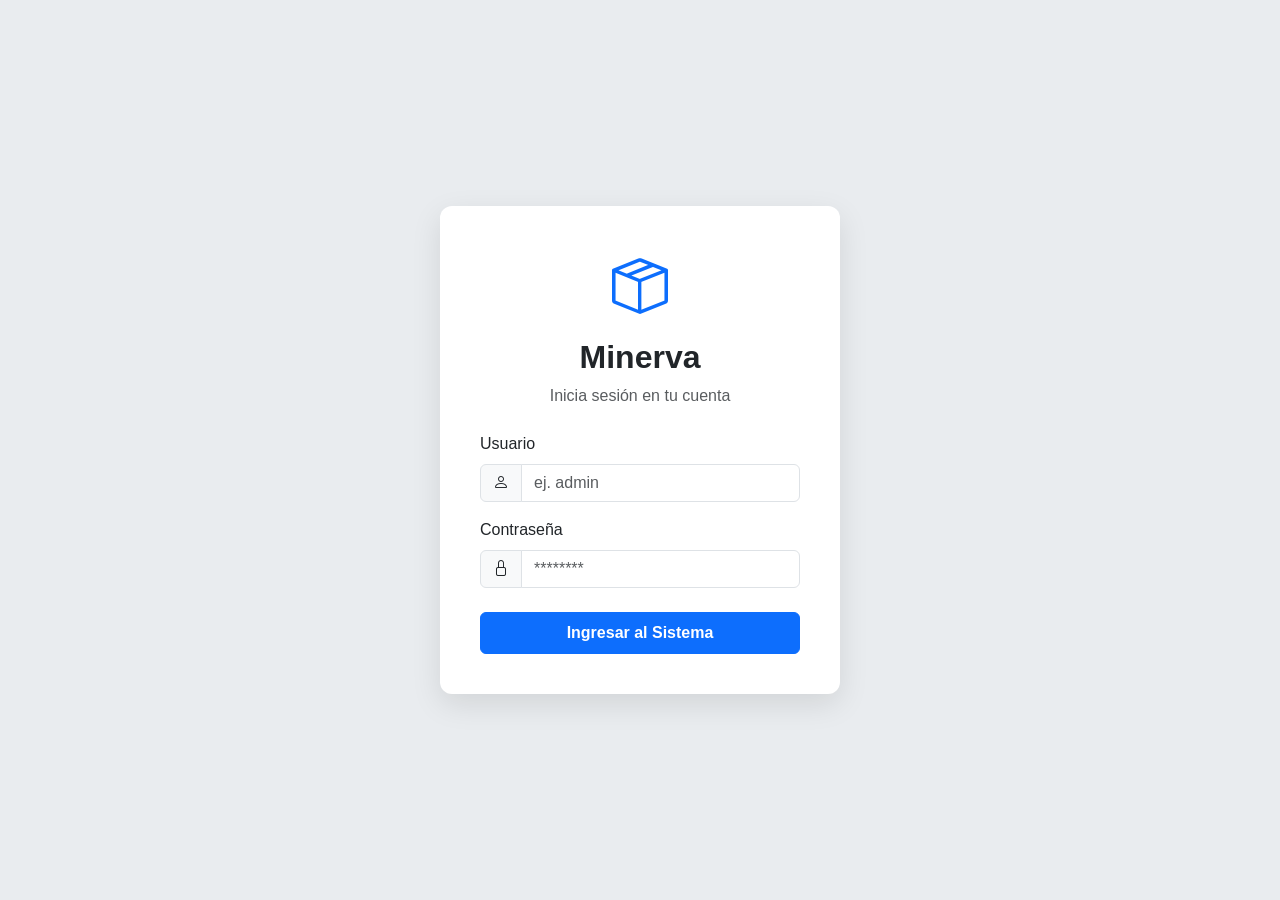
==== configuracion.html @ b9e2ce6c "Subiendo el dashboard 2." ====
<!DOCTYPE html>
<html lang="es">
<head>
    <meta charset="UTF-8">
    <meta name="viewport" content="width=device-width, initial-scale=1.0">
    <title>Dashboard - Sistema Minerva</title>

    <link href="https://cdn.jsdelivr.net/npm/bootstrap@5.3.2/dist/css/bootstrap.min.css" rel="stylesheet">
    <link href="https://cdn.jsdelivr.net/npm/bootstrap-icons@1.11.1/font/bootstrap-icons.css" rel="stylesheet">
    
    <link rel="stylesheet" href="CSS/styles.css">
</head>
<body class="d-flex">

    <div id="menu-container"></div>

    <div class="flex-grow-1 d-flex flex-column" style="min-width: 0;">
        
        <header class="navbar navbar-expand-lg navbar-light bg-white border-bottom p-3 shadow-sm">
            <div class="container-fluid">
                <button class="btn btn-outline-secondary me-3" id="toggleSidebar">
                    <i class="bi bi-list"></i>
                </button>
                <span class="navbar-brand mb-0 h1">Dashboard Overview</span>
            </div>
        </header>

        <main class="p-4 overflow-auto">
            <h2 class="mb-4">⚙️ Configuración del Sistema</h2>

            <div class="card shadow-sm mb-4">
                <div class="card-header bg-white border-bottom">
                    <h5 class="mb-0 mt-1"><i class="bi bi-building"></i> Datos de la Empresa</h5>
                </div>
                <div class="card-body">
                    <form>
                        <div class="row mb-3">
                            <div class="col-md-6">
                                <label class="form-label">Nombre del Negocio (Aparecerá en los Tickets)</label>
                                <input type="text" class="form-control" value="Minerva - Gestión Estratégica">
                            </div>
                            <div class="col-md-6">
                                <label class="form-label">RUC / ID Fiscal</label>
                                <input type="text" class="form-control" value="12345678901">
                            </div>
                        </div>
                        <div class="row mb-3">
                            <div class="col-md-8">
                                <label class="form-label">Dirección Fiscal</label>
                                <input type="text" class="form-control" value="Av. Principal 123, Ciudad">
                            </div>
                            <div class="col-md-4">
                                <label class="form-label">Moneda Principal</label>
                                <select class="form-select">
                                    <option value="USD">USD ($)</option>
                                    <option value="EUR">EUR (€)</option>
                                    <option value="PEN" selected>PEN (S/)</option>
                                </select>
                            </div>
                        </div>
                        <button type="button" class="btn btn-primary" onclick="showAlert('Ajustes guardados temporalmente', 'success')">Guardar Cambios</button>
                    </form>
                </div>
            </div>

            <div class="card shadow-sm">
                <div class="card-header bg-white border-bottom">
                    <h5 class="mb-0 mt-1"><i class="bi bi-sliders"></i> Preferencias del Inventario</h5>
                </div>
                <div class="card-body">
                    <div class="form-check form-switch mb-3 mt-2">
                        <input class="form-check-input" type="checkbox" id="alertStock" checked>
                        <label class="form-check-label" for="alertStock">Activar alertas de Stock Bajo automáticamente</label>
                    </div>
                    <div class="form-check form-switch mb-3">
                        <input class="form-check-input" type="checkbox" id="allowNegativeStock">
                        <label class="form-check-label" for="allowNegativeStock">Permitir ventas con stock negativo</label>
                    </div>
                    <div class="form-check form-switch mb-4">
                        <input class="form-check-input" type="checkbox" id="darkMode">
                        <label class="form-check-label" for="darkMode">Habilitar Modo Oscuro (En desarrollo)</label>
                    </div>
                </div>
            </div>
        </main>
    </div>

    <script src="https://cdn.jsdelivr.net/npm/bootstrap@5.3.2/dist/js/bootstrap.bundle.min.js"></script>
    <script src="js/api.js"></script>
    <script src="js/app.js"></script>
</body>
</html>
---- CSS/styles.css ----
/* Configuraciones generales para el Dashboard */
body {
    min-height: 100vh;
    background-color: #f4f6f9; /* Color de fondo ligero y profesional */
    font-family: 'Segoe UI', Roboto, Helvetica, Arial, sans-serif;
}

/* --- SIDEBAR (Menú Lateral) --- */
#sidebar {
    min-width: 250px;
    max-width: 250px;
    min-height: 100vh;
    transition: margin 0.3s ease-in-out;
    background-color: #343a40; /* Gris oscuro elegante */
    z-index: 1000;
}

/* Efecto para ocultar el sidebar cuando se presiona el botón */
#sidebar.collapsed {
    margin-left: -250px;
}

/* Estilos para los enlaces del menú */
#sidebar .nav-link {
    color: #c2c7d0;
    padding: 10px 15px;
    margin-bottom: 5px;
    border-radius: 4px;
    transition: all 0.2s;
}

/* Efecto Hover y Activo en el menú */
#sidebar .nav-link:hover, 
#sidebar .nav-link.active {
    color: #ffffff;
    background-color: rgba(255, 255, 255, 0.1);
}

/* --- ÁREA PRINCIPAL --- */
/* Asegurarse de que el contenido no quede oculto detrás de componentes en pantallas pequeñas */
main {
    flex: 1;
    background-color: #f8f9fa;
}

/* Sombras suaves para las tarjetas (Cards) */
.card {
    border: none;
    border-radius: 8px;
    box-shadow: 0 0 10px rgba(0,0,0,0.05);
}

/* --- TABLAS --- */
.table {
    margin-bottom: 0;
}

.table th {
    font-weight: 600;
    color: #495057;
    border-bottom-width: 1px;
}

/* --- RESPONSIVIDAD (Móviles) --- */
@media (max-width: 768px) {
    /* En celulares, el sidebar inicia oculto por defecto */
    #sidebar {
        margin-left: -250px;
        position: fixed;
    }
    
    /* Cuando se activa en móviles, se desliza sobre el contenido */
    #sidebar.collapsed {
        margin-left: 0;
    }
}
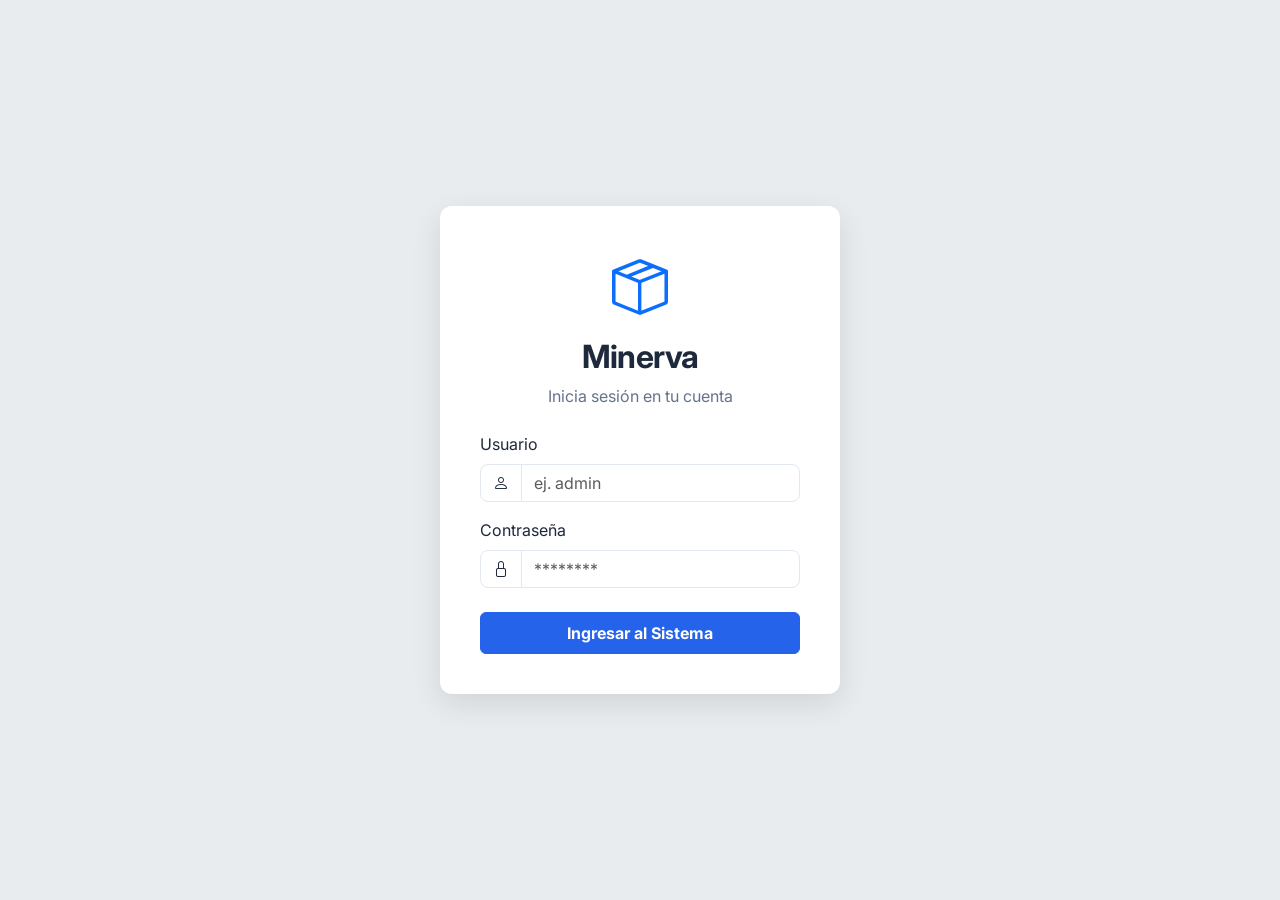
==== commit b176cac3: "Agregando un diseño mas estetico y mas funcionalidades." ====
--- a/configuracion.html
+++ b/configuracion.html
@@ -3,30 +3,32 @@
 <head>
     <meta charset="UTF-8">
     <meta name="viewport" content="width=device-width, initial-scale=1.0">
-    <title>Dashboard - Sistema Minerva</title>
-
+    <title>Configuración - Sistema Minerva</title>
+    
     <link href="https://cdn.jsdelivr.net/npm/bootstrap@5.3.2/dist/css/bootstrap.min.css" rel="stylesheet">
     <link href="https://cdn.jsdelivr.net/npm/bootstrap-icons@1.11.1/font/bootstrap-icons.css" rel="stylesheet">
-    
     <link rel="stylesheet" href="CSS/styles.css">
+
+    <script>
+        if (!localStorage.getItem('minerva_token')) {
+            window.location.replace('login.html');
+        }
+    </script>
 </head>
 <body class="d-flex">
 
     <div id="menu-container"></div>
 
     <div class="flex-grow-1 d-flex flex-column" style="min-width: 0;">
-        
         <header class="navbar navbar-expand-lg navbar-light bg-white border-bottom p-3 shadow-sm">
             <div class="container-fluid">
-                <button class="btn btn-outline-secondary me-3" id="toggleSidebar">
-                    <i class="bi bi-list"></i>
-                </button>
-                <span class="navbar-brand mb-0 h1">Dashboard Overview</span>
+                <button class="btn btn-outline-secondary me-3" id="toggleSidebar"><i class="bi bi-list"></i></button>
+                <span class="navbar-brand mb-0 h1">Ajustes del Sistema</span>
             </div>
         </header>
 
         <main class="p-4 overflow-auto">
-            <h2 class="mb-4">⚙️ Configuración del Sistema</h2>
+            <h2 class="mb-4">⚙️ Configuración del Inventario</h2>
 
             <div class="card shadow-sm mb-4">
                 <div class="card-header bg-white border-bottom">
--- a/CSS/styles.css
+++ b/CSS/styles.css
@@ -1,76 +1,216 @@
-/* Configuraciones generales para el Dashboard */
+/* CSS/styles.css */
+
+@import url('https://fonts.googleapis.com/css2?family=Inter:wght@300;400;500;600;700&display=swap');
+
+/* =========================================
+   1. VARIABLES DE COLOR (MODO CLARO)
+   ========================================= */
+:root {
+    /* Colores Principales (Azul Tecnológico) */
+    --primary-tech: #2563eb;
+    --primary-hover: #1d4ed8;
+    
+    /* Menú Lateral (Índigo Corporativo y Vibrante) */
+    --sidebar-bg: #1e1b4b;       
+    --sidebar-text: #a5b4fc;     
+    --sidebar-active-bg: rgba(99, 102, 241, 0.15);
+    --sidebar-active-text: #818cf8; 
+    
+    /* Fondos y Tarjetas */
+    --bg-body: #f1f5f9;          /* Gris azulado muy suave para dar contraste */
+    --card-bg: #ffffff;          /* Blanco puro para las tarjetas */
+    --border-color: #e2e8f0;     /* Bordes sutiles */
+    
+    /* Texto */
+    --text-main: #1e293b;
+    --text-muted: #64748b;
+    
+    /* Sombras */
+    --shadow-sm: 0 1px 3px rgba(0,0,0,0.1), 0 1px 2px rgba(0,0,0,0.06);
+    --shadow-md: 0 4px 6px -1px rgba(0,0,0,0.1), 0 2px 4px -1px rgba(0,0,0,0.06);
+}
+
+/* =========================================
+   2. VARIABLES DE COLOR (MODO OSCURO)
+   ========================================= */
+body.dark-mode {
+    /* Colores Principales (Adaptados para no encandilar) */
+    --primary-tech: #3b82f6;
+    --primary-hover: #60a5fa;
+    
+    /* Menú Lateral (Casi negro con tinte azul) */
+    --sidebar-bg: #020617;       
+    --sidebar-text: #94a3b8;
+    --sidebar-active-bg: rgba(56, 189, 248, 0.1);
+    --sidebar-active-text: #38bdf8;
+    
+    /* Fondos y Tarjetas (Azul Pizarra) */
+    --bg-body: #0f172a;          /* Fondo base nocturno */
+    --card-bg: #1e293b;          /* Tarjetas ligeramente más claras */
+    --border-color: #334155;     /* Bordes oscuros */
+    
+    /* Texto */
+    --text-main: #f8fafc;
+    --text-muted: #94a3b8;
+    
+    /* Sombras sutiles oscuras */
+    --shadow-sm: 0 1px 3px rgba(0,0,0,0.5);
+    --shadow-md: 0 4px 6px -1px rgba(0,0,0,0.5);
+}
+
+/* =========================================
+   3. ESTILOS GLOBALES
+   ========================================= */
 body {
+    background-color: var(--bg-body);
+    font-family: 'Inter', sans-serif;
+    color: var(--text-main);
     min-height: 100vh;
-    background-color: #f4f6f9; /* Color de fondo ligero y profesional */
-    font-family: 'Segoe UI', Roboto, Helvetica, Arial, sans-serif;
-}
-
-/* --- SIDEBAR (Menú Lateral) --- */
+    transition: background-color 0.4s ease, color 0.4s ease;
+}
+
+h1, h2, h3, h4, h5, h6 { font-weight: 600; letter-spacing: -0.02em; }
+hr { border-color: var(--border-color); }
+
+/* =========================================
+   4. SIDEBAR (Menú Fijo y Estético)
+   ========================================= */
 #sidebar {
-    min-width: 250px;
-    max-width: 250px;
-    min-height: 100vh;
-    transition: margin 0.3s ease-in-out;
-    background-color: #343a40; /* Gris oscuro elegante */
+    background-color: var(--sidebar-bg) !important;
+    min-width: 260px;
+    max-width: 260px;
+    height: 100vh; 
+    position: sticky; 
+    top: 0; 
+    overflow-y: auto; 
+    border-right: 1px solid rgba(255, 255, 255, 0.05);
     z-index: 1000;
-}
-
-/* Efecto para ocultar el sidebar cuando se presiona el botón */
-#sidebar.collapsed {
-    margin-left: -250px;
-}
-
-/* Estilos para los enlaces del menú */
+    transition: background-color 0.4s ease;
+}
+
+#sidebar .fs-5 { letter-spacing: 0.5px; color: #ffffff; }
+
 #sidebar .nav-link {
-    color: #c2c7d0;
-    padding: 10px 15px;
-    margin-bottom: 5px;
-    border-radius: 4px;
-    transition: all 0.2s;
-}
-
-/* Efecto Hover y Activo en el menú */
-#sidebar .nav-link:hover, 
+    color: var(--sidebar-text);
+    padding: 12px 20px;
+    margin-bottom: 4px;
+    border-radius: 8px;
+    font-weight: 500;
+    transition: all 0.2s ease;
+}
+
+#sidebar .nav-link:hover {
+    color: #ffffff;
+    background-color: rgba(255, 255, 255, 0.08);
+    transform: translateX(4px);
+}
+
 #sidebar .nav-link.active {
-    color: #ffffff;
-    background-color: rgba(255, 255, 255, 0.1);
-}
-
-/* --- ÁREA PRINCIPAL --- */
-/* Asegurarse de que el contenido no quede oculto detrás de componentes en pantallas pequeñas */
-main {
-    flex: 1;
-    background-color: #f8f9fa;
-}
-
-/* Sombras suaves para las tarjetas (Cards) */
+    color: var(--sidebar-active-text);
+    background-color: var(--sidebar-active-bg);
+    border-left: 4px solid var(--sidebar-active-text);
+    border-radius: 4px 8px 8px 4px;
+}
+
+/* =========================================
+   5. TARJETAS Y PANELES (Profundidad)
+   ========================================= */
+header.navbar {
+    background-color: var(--card-bg) !important;
+    border-bottom: 1px solid var(--border-color) !important;
+    box-shadow: var(--shadow-sm);
+    transition: background-color 0.4s ease, border-color 0.4s ease;
+}
+
+.navbar-brand { color: var(--text-main) !important; font-weight: 600; }
+
 .card {
-    border: none;
+    background-color: var(--card-bg);
+    border: 1px solid var(--border-color);
+    border-radius: 12px;
+    box-shadow: var(--shadow-sm);
+    color: var(--text-main);
+    transition: background-color 0.4s ease, border-color 0.4s ease, box-shadow 0.3s ease, transform 0.3s ease;
+}
+
+.card:hover {
+    box-shadow: var(--shadow-md);
+}
+
+.card-header, .card-footer { 
+    background-color: transparent !important; 
+    border-color: var(--border-color) !important; 
+}
+.text-muted { color: var(--text-muted) !important; }
+
+/* =========================================
+   6. TABLAS Y BOTONES
+   ========================================= */
+/* Adaptación de tablas Bootstrap para que respeten nuestras variables */
+.table { 
+    color: var(--text-main); 
+    --bs-table-bg: transparent; 
+    --bs-table-color: var(--text-main);
+    --bs-table-border-color: var(--border-color);
+    margin-bottom: 0;
+}
+.table th {
+    text-transform: uppercase;
+    font-size: 0.75rem;
+    font-weight: 600;
+    color: var(--text-muted);
+    background-color: rgba(0,0,0,0.02) !important;
+}
+body.dark-mode .table th { background-color: rgba(255,255,255,0.02) !important; }
+
+/* Botón Primario */
+.btn-primary {
+    background-color: var(--primary-tech);
+    border-color: var(--primary-tech);
+}
+.btn-primary:hover {
+    background-color: var(--primary-hover);
+    border-color: var(--primary-hover);
+}
+
+/* =========================================
+   7. FORMULARIOS Y MODALES
+   ========================================= */
+.form-control, .form-select, .input-group-text {
+    background-color: var(--card-bg);
+    color: var(--text-main);
+    border: 1px solid var(--border-color);
     border-radius: 8px;
-    box-shadow: 0 0 10px rgba(0,0,0,0.05);
-}
-
-/* --- TABLAS --- */
-.table {
-    margin-bottom: 0;
-}
-
-.table th {
-    font-weight: 600;
-    color: #495057;
-    border-bottom-width: 1px;
-}
-
-/* --- RESPONSIVIDAD (Móviles) --- */
-@media (max-width: 768px) {
-    /* En celulares, el sidebar inicia oculto por defecto */
-    #sidebar {
-        margin-left: -250px;
-        position: fixed;
-    }
-    
-    /* Cuando se activa en móviles, se desliza sobre el contenido */
-    #sidebar.collapsed {
-        margin-left: 0;
-    }
-}+    transition: all 0.3s ease;
+}
+
+body.dark-mode .form-control, 
+body.dark-mode .form-select, 
+body.dark-mode .input-group-text {
+    background-color: #0f172a; /* Fondo más oscuro para inputs en modo oscuro */
+    color: #f8fafc;
+}
+
+.form-control:focus, .form-select:focus {
+    background-color: var(--card-bg);
+    color: var(--text-main);
+    border-color: var(--primary-tech);
+    box-shadow: 0 0 0 0.25rem rgba(59, 130, 246, 0.25);
+}
+
+.modal-content {
+    background-color: var(--card-bg);
+    color: var(--text-main);
+    border: 1px solid var(--border-color);
+    border-radius: 12px;
+}
+.modal-header { border-bottom: 1px solid var(--border-color); }
+.modal-footer { border-top: 1px solid var(--border-color); }
+
+/* =========================================
+   8. CUSTOM SCROLLBAR
+   ========================================= */
+::-webkit-scrollbar { width: 8px; height: 8px; }
+::-webkit-scrollbar-track { background: var(--bg-body); }
+::-webkit-scrollbar-thumb { background: #94a3b8; border-radius: 4px; }
+body.dark-mode ::-webkit-scrollbar-thumb { background: #475569; }
